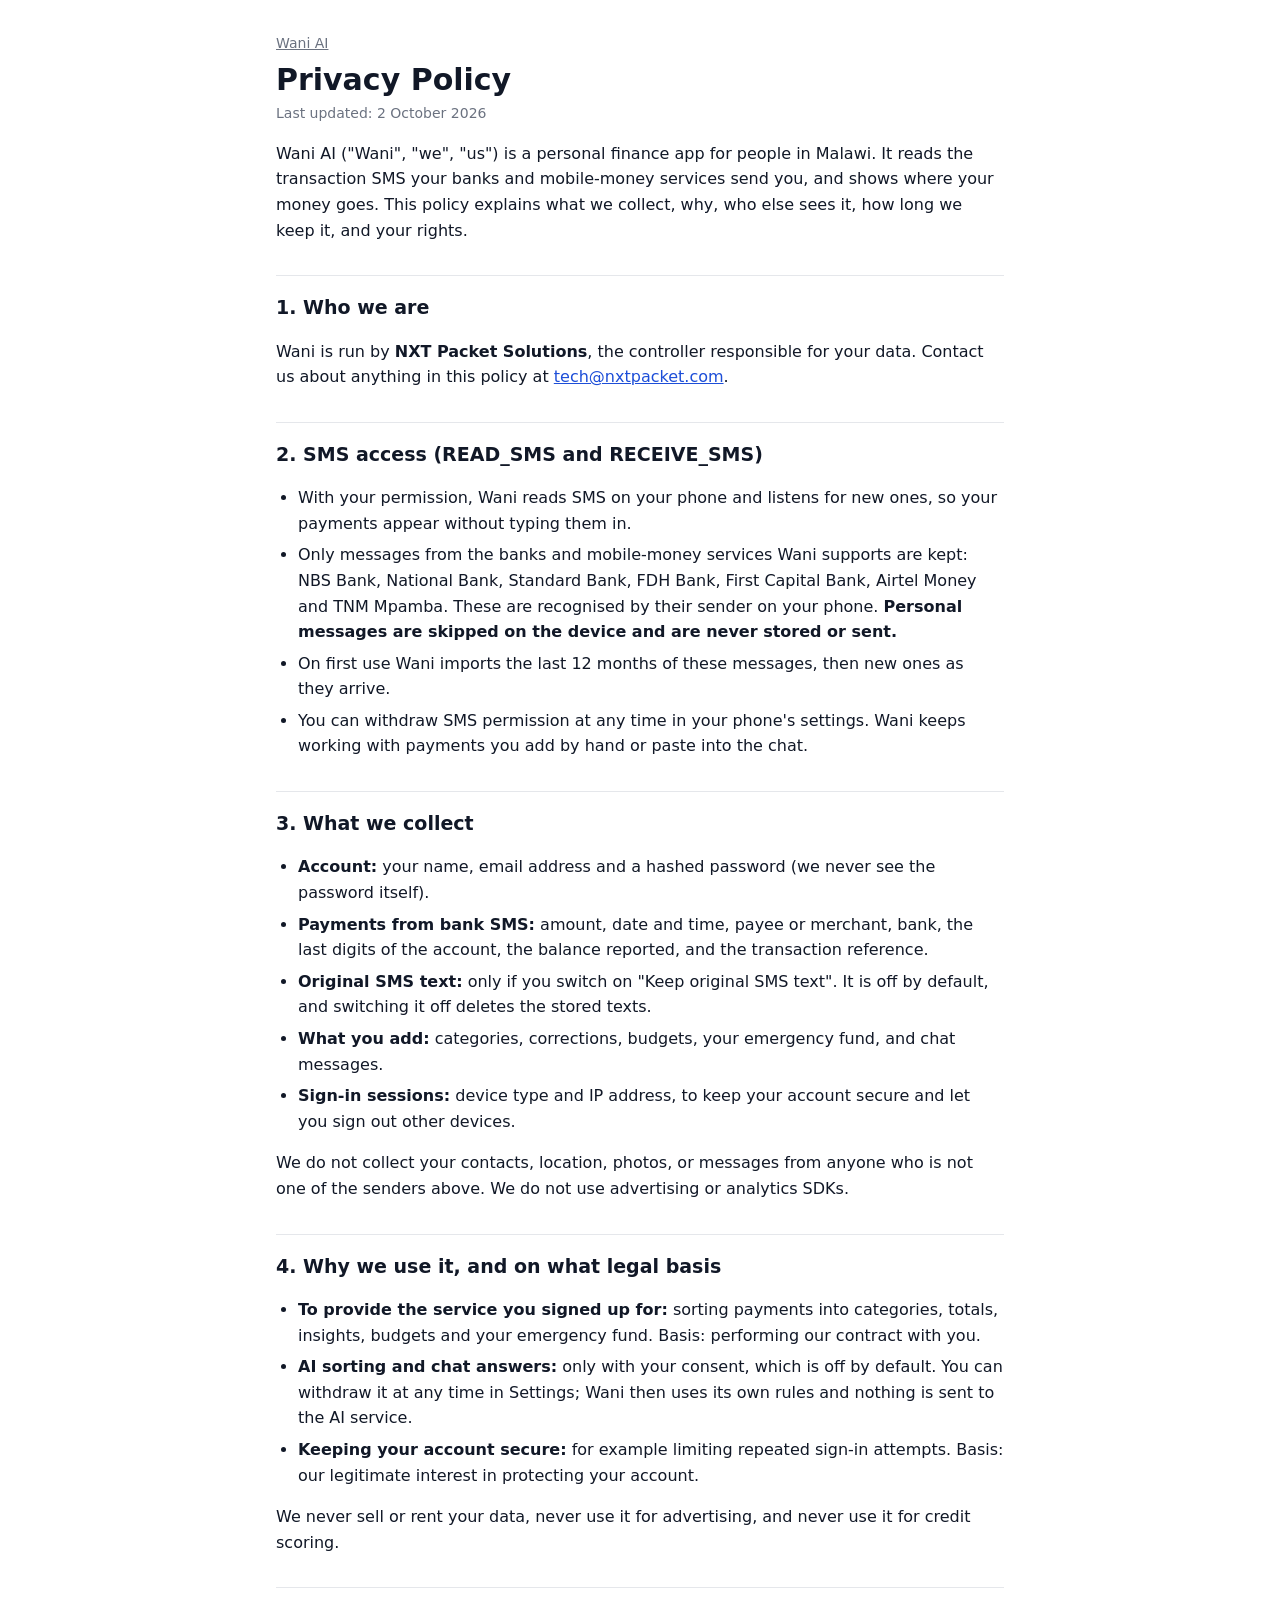
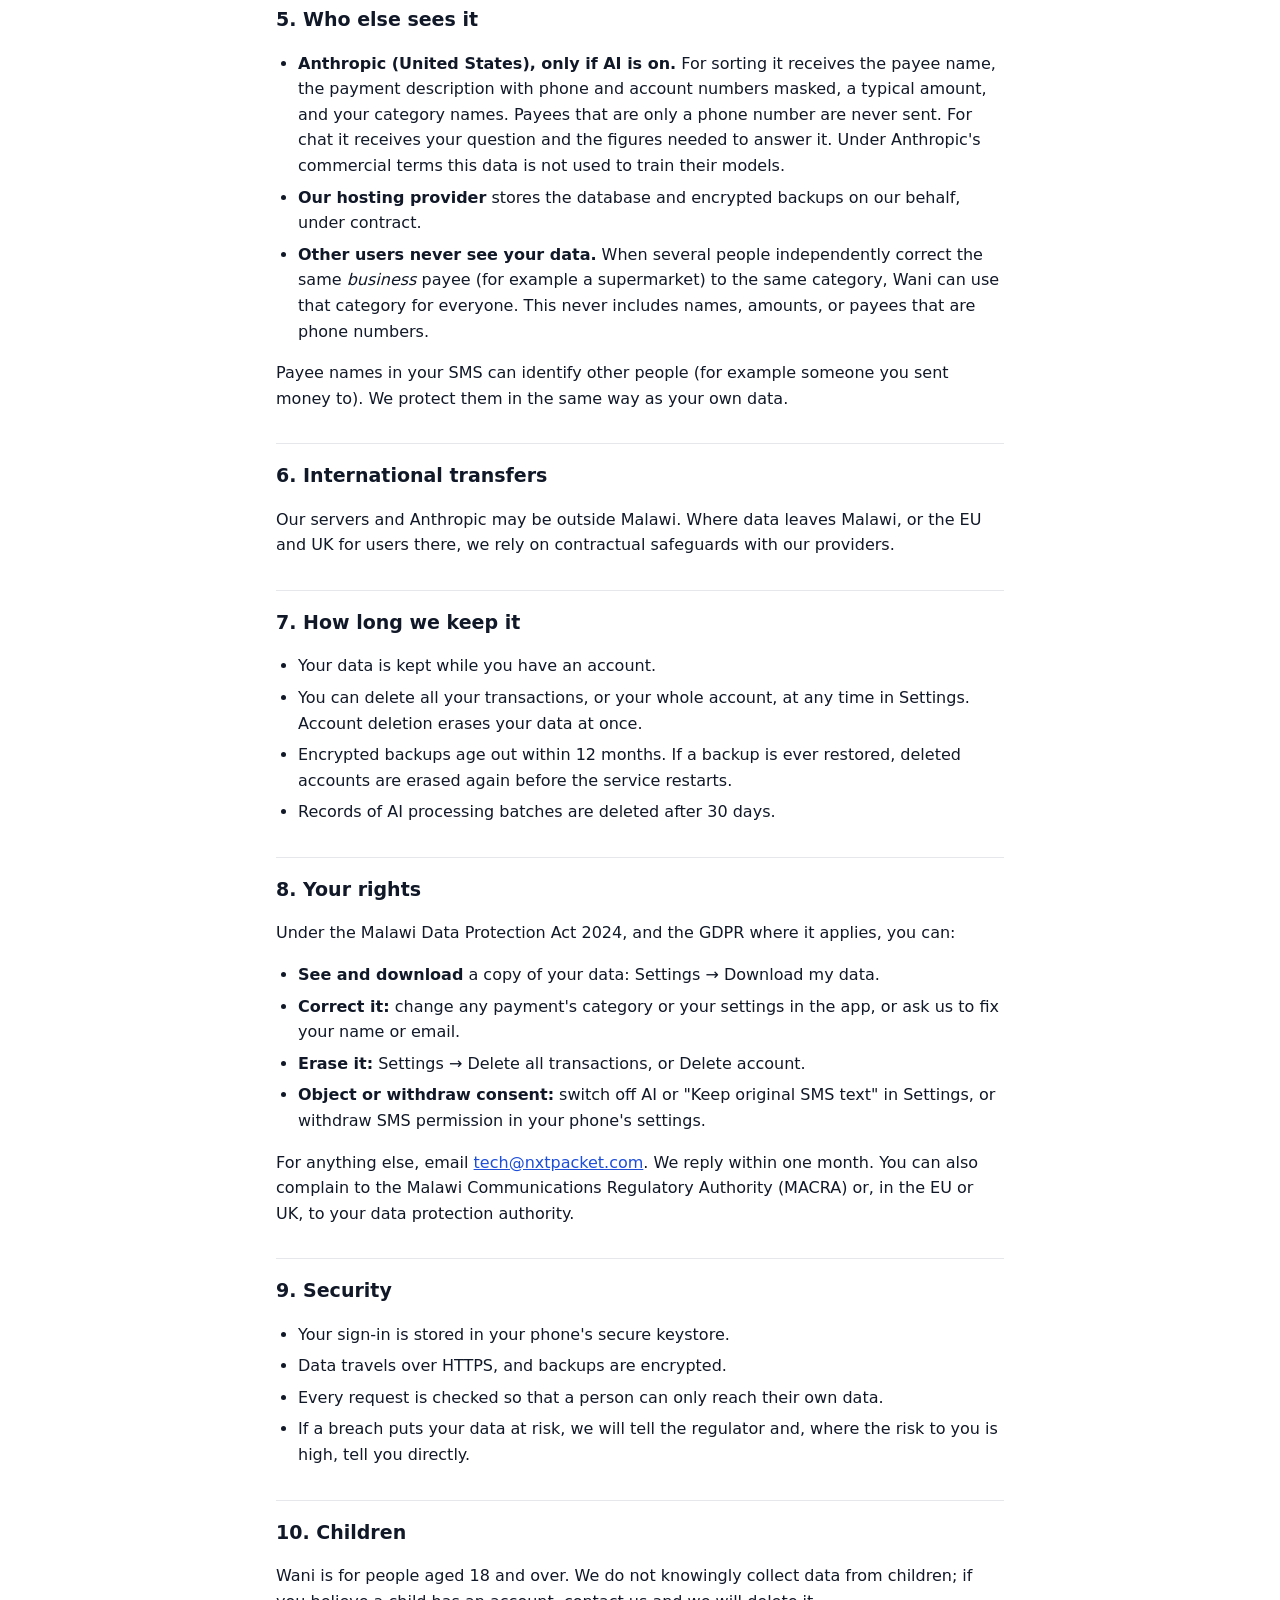
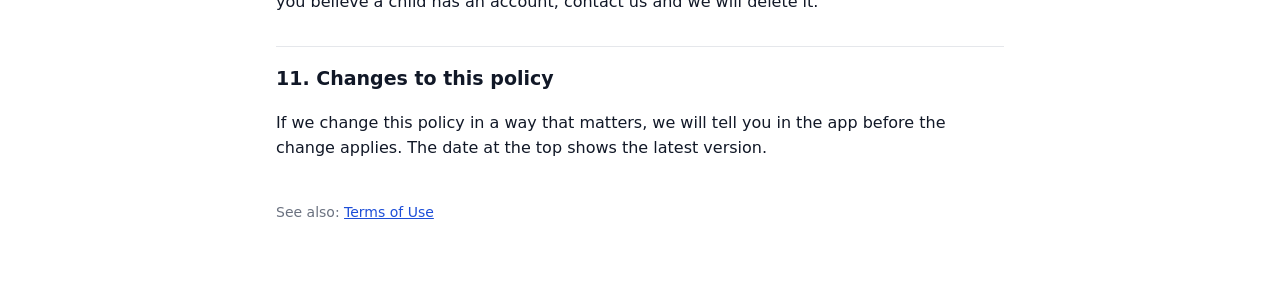
==== wani-ai/privacy.html @ fef51ec6 "Add Wani AI privacy policy and terms of use Co-Authored-By: Claude Opus 5.5 <noreply@anthropic.com>" ====
<!doctype html>
<html lang="en">
<head>
<meta charset="utf-8">
<meta name="viewport" content="width=device-width, initial-scale=1">
<title>Wani AI Privacy Policy</title>
<meta name="description" content="How Wani AI, run by NXT Packet Solutions, collects, uses and protects your data.">
<link rel="stylesheet" href="style.css">
</head>
<body>
<main>
<p class="crumb"><a href="./">Wani AI</a></p>
<h1>Privacy Policy</h1>
<p class="updated">Last updated: 2 October 2026</p>

<p>Wani AI ("Wani", "we", "us") is a personal finance app for people in Malawi. It reads the transaction SMS your banks and mobile-money services send you, and shows where your money goes. This policy explains what we collect, why, who else sees it, how long we keep it, and your rights.</p>

<h2>1. Who we are</h2>
<p>Wani is run by <strong>NXT Packet Solutions</strong>, the controller responsible for your data. Contact us about anything in this policy at <a href="mailto:tech@nxtpacket.com">tech@nxtpacket.com</a>.</p>

<h2>2. SMS access (READ_SMS and RECEIVE_SMS)</h2>
<ul>
<li>With your permission, Wani reads SMS on your phone and listens for new ones, so your payments appear without typing them in.</li>
<li>Only messages from the banks and mobile-money services Wani supports are kept: NBS Bank, National Bank, Standard Bank, FDH Bank, First Capital Bank, Airtel Money and TNM Mpamba. These are recognised by their sender on your phone. <strong>Personal messages are skipped on the device and are never stored or sent.</strong></li>
<li>On first use Wani imports the last 12 months of these messages, then new ones as they arrive.</li>
<li>You can withdraw SMS permission at any time in your phone's settings. Wani keeps working with payments you add by hand or paste into the chat.</li>
</ul>

<h2>3. What we collect</h2>
<ul>
<li><strong>Account:</strong> your name, email address and a hashed password (we never see the password itself).</li>
<li><strong>Payments from bank SMS:</strong> amount, date and time, payee or merchant, bank, the last digits of the account, the balance reported, and the transaction reference.</li>
<li><strong>Original SMS text:</strong> only if you switch on "Keep original SMS text". It is off by default, and switching it off deletes the stored texts.</li>
<li><strong>What you add:</strong> categories, corrections, budgets, your emergency fund, and chat messages.</li>
<li><strong>Sign-in sessions:</strong> device type and IP address, to keep your account secure and let you sign out other devices.</li>
</ul>
<p>We do not collect your contacts, location, photos, or messages from anyone who is not one of the senders above. We do not use advertising or analytics SDKs.</p>

<h2>4. Why we use it, and on what legal basis</h2>
<ul>
<li><strong>To provide the service you signed up for:</strong> sorting payments into categories, totals, insights, budgets and your emergency fund. Basis: performing our contract with you.</li>
<li><strong>AI sorting and chat answers:</strong> only with your consent, which is off by default. You can withdraw it at any time in Settings; Wani then uses its own rules and nothing is sent to the AI service.</li>
<li><strong>Keeping your account secure:</strong> for example limiting repeated sign-in attempts. Basis: our legitimate interest in protecting your account.</li>
</ul>
<p>We never sell or rent your data, never use it for advertising, and never use it for credit scoring.</p>

<h2>5. Who else sees it</h2>
<ul>
<li><strong>Anthropic (United States), only if AI is on.</strong> For sorting it receives the payee name, the payment description with phone and account numbers masked, a typical amount, and your category names. Payees that are only a phone number are never sent. For chat it receives your question and the figures needed to answer it. Under Anthropic's commercial terms this data is not used to train their models.</li>
<li><strong>Our hosting provider</strong> stores the database and encrypted backups on our behalf, under contract.</li>
<li><strong>Other users never see your data.</strong> When several people independently correct the same <em>business</em> payee (for example a supermarket) to the same category, Wani can use that category for everyone. This never includes names, amounts, or payees that are phone numbers.</li>
</ul>
<p>Payee names in your SMS can identify other people (for example someone you sent money to). We protect them in the same way as your own data.</p>

<h2>6. International transfers</h2>
<p>Our servers and Anthropic may be outside Malawi. Where data leaves Malawi, or the EU and UK for users there, we rely on contractual safeguards with our providers.</p>

<h2>7. How long we keep it</h2>
<ul>
<li>Your data is kept while you have an account.</li>
<li>You can delete all your transactions, or your whole account, at any time in Settings. Account deletion erases your data at once.</li>
<li>Encrypted backups age out within 12 months. If a backup is ever restored, deleted accounts are erased again before the service restarts.</li>
<li>Records of AI processing batches are deleted after 30 days.</li>
</ul>

<h2>8. Your rights</h2>
<p>Under the Malawi Data Protection Act 2024, and the GDPR where it applies, you can:</p>
<ul>
<li><strong>See and download</strong> a copy of your data: Settings → Download my data.</li>
<li><strong>Correct it:</strong> change any payment's category or your settings in the app, or ask us to fix your name or email.</li>
<li><strong>Erase it:</strong> Settings → Delete all transactions, or Delete account.</li>
<li><strong>Object or withdraw consent:</strong> switch off AI or "Keep original SMS text" in Settings, or withdraw SMS permission in your phone's settings.</li>
</ul>
<p>For anything else, email <a href="mailto:tech@nxtpacket.com">tech@nxtpacket.com</a>. We reply within one month. You can also complain to the Malawi Communications Regulatory Authority (MACRA) or, in the EU or UK, to your data protection authority.</p>

<h2>9. Security</h2>
<ul>
<li>Your sign-in is stored in your phone's secure keystore.</li>
<li>Data travels over HTTPS, and backups are encrypted.</li>
<li>Every request is checked so that a person can only reach their own data.</li>
<li>If a breach puts your data at risk, we will tell the regulator and, where the risk to you is high, tell you directly.</li>
</ul>

<h2>10. Children</h2>
<p>Wani is for people aged 18 and over. We do not knowingly collect data from children; if you believe a child has an account, contact us and we will delete it.</p>

<h2>11. Changes to this policy</h2>
<p>If we change this policy in a way that matters, we will tell you in the app before the change applies. The date at the top shows the latest version.</p>

<p class="foot">See also: <a href="terms.html">Terms of Use</a></p>
</main>
</body>
</html>
---- wani-ai/style.css ----
:root { --bg: #ffffff; --text: #111827; --muted: #6b7280; --rule: #e5e7eb; --link: #1d4ed8; color-scheme: light dark; }
@media (prefers-color-scheme: dark) { :root { --bg: #0b1220; --text: #e5e7eb; --muted: #94a3b8; --rule: #1f2937; --link: #93c5fd; } }
* { box-sizing: border-box; }
body { margin: 0; background: var(--bg); color: var(--text); font: 16px/1.6 system-ui, -apple-system, "Segoe UI", Roboto, sans-serif; }
main { max-width: 760px; margin: 0 auto; padding: 32px 16px 64px; }
h1 { font-size: 30px; line-height: 1.2; margin: 8px 0 4px; }
h2 { font-size: 19px; margin: 32px 0 8px; padding-top: 16px; border-top: 1px solid var(--rule); }
p, li { overflow-wrap: anywhere; }
ul { padding-left: 22px; }
li { margin: 6px 0; }
a { color: var(--link); }
.updated, .crumb { color: var(--muted); font-size: 14px; margin: 0; }
.crumb a { color: var(--muted); }
.foot { margin-top: 40px; color: var(--muted); font-size: 14px; }
.cards { display: grid; gap: 12px; margin-top: 24px; }
.cards a { display: block; padding: 16px; border: 1px solid var(--rule); border-radius: 12px; text-decoration: none; color: var(--text); }
.cards span { display: block; color: var(--muted); font-size: 14px; }
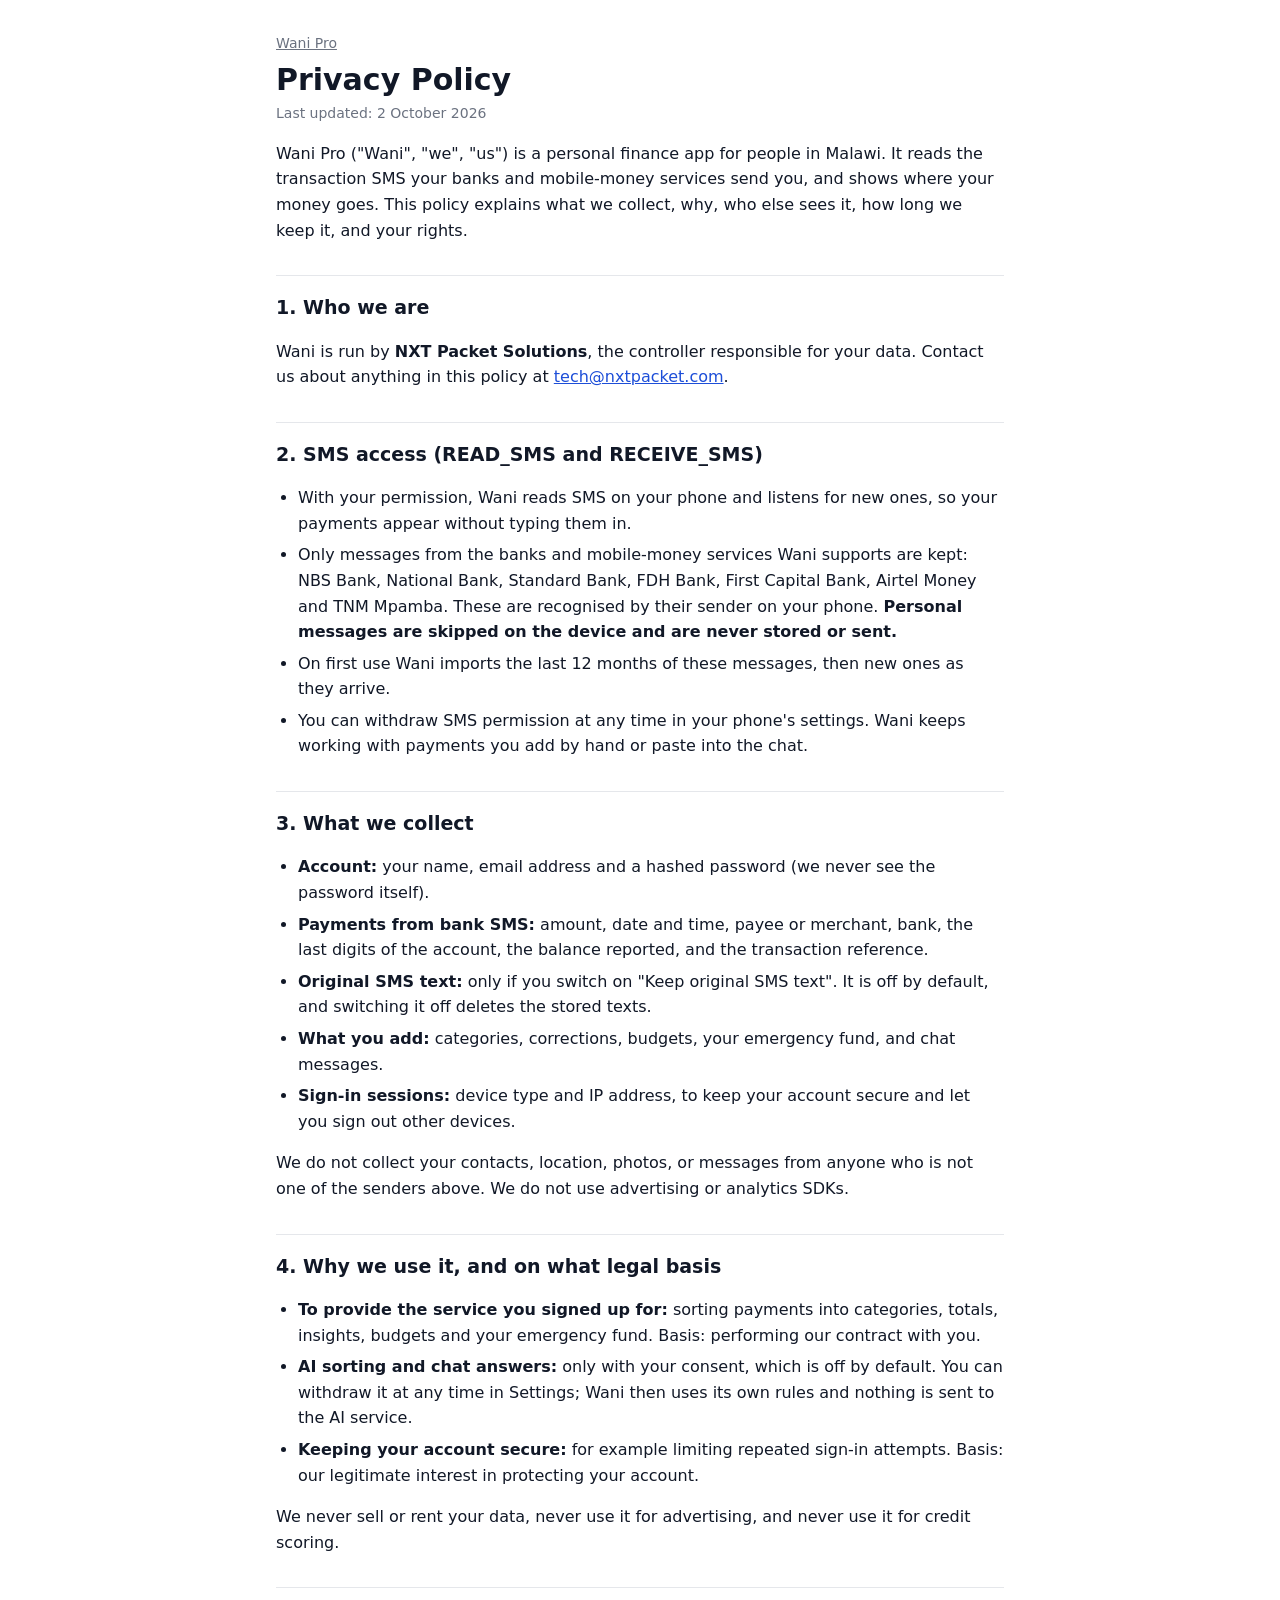
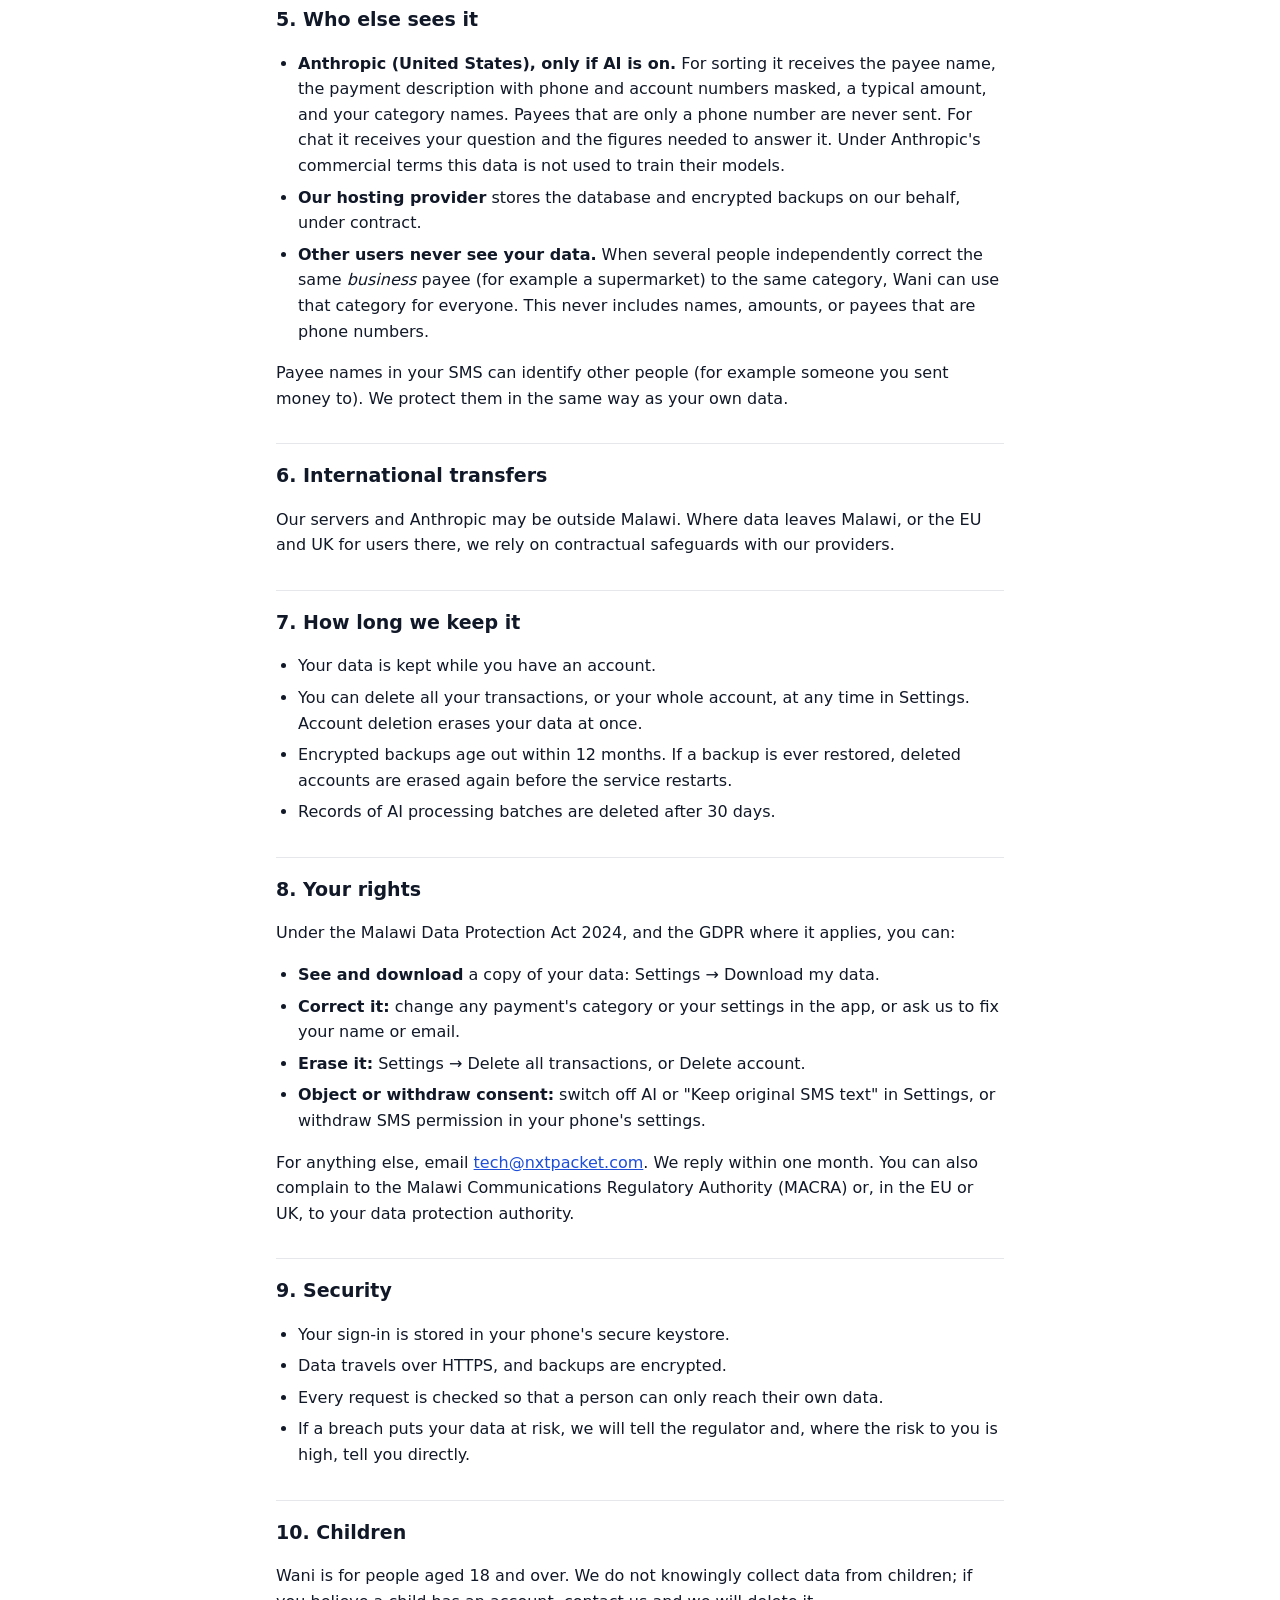
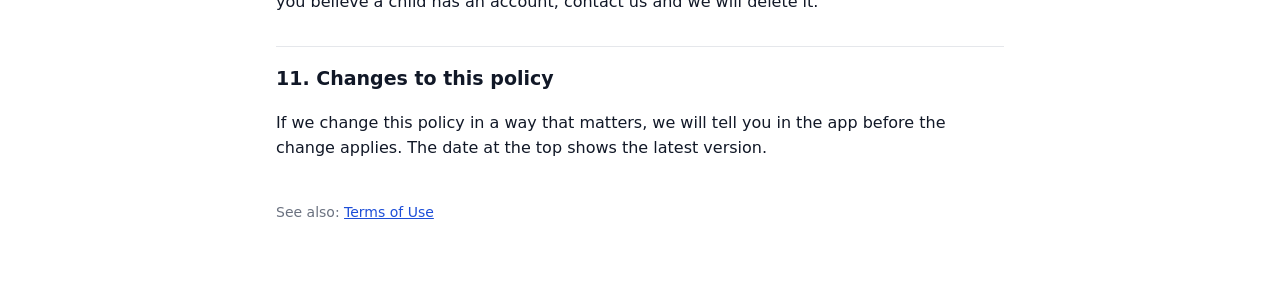
==== commit 198861e6: "Rename Wani AI to Wani Pro on its privacy policy and terms Co-Authored-By: Claude Opus 5.5 <noreply@" ====
--- a/wani-ai/privacy.html
+++ b/wani-ai/privacy.html
@@ -3,17 +3,17 @@
 <head>
 <meta charset="utf-8">
 <meta name="viewport" content="width=device-width, initial-scale=1">
-<title>Wani AI Privacy Policy</title>
-<meta name="description" content="How Wani AI, run by NXT Packet Solutions, collects, uses and protects your data.">
+<title>Wani Pro Privacy Policy</title>
+<meta name="description" content="How Wani Pro, run by NXT Packet Solutions, collects, uses and protects your data.">
 <link rel="stylesheet" href="style.css">
 </head>
 <body>
 <main>
-<p class="crumb"><a href="./">Wani AI</a></p>
+<p class="crumb"><a href="./">Wani Pro</a></p>
 <h1>Privacy Policy</h1>
 <p class="updated">Last updated: 2 October 2026</p>
 
-<p>Wani AI ("Wani", "we", "us") is a personal finance app for people in Malawi. It reads the transaction SMS your banks and mobile-money services send you, and shows where your money goes. This policy explains what we collect, why, who else sees it, how long we keep it, and your rights.</p>
+<p>Wani Pro ("Wani", "we", "us") is a personal finance app for people in Malawi. It reads the transaction SMS your banks and mobile-money services send you, and shows where your money goes. This policy explains what we collect, why, who else sees it, how long we keep it, and your rights.</p>
 
 <h2>1. Who we are</h2>
 <p>Wani is run by <strong>NXT Packet Solutions</strong>, the controller responsible for your data. Contact us about anything in this policy at <a href="mailto:tech@nxtpacket.com">tech@nxtpacket.com</a>.</p>
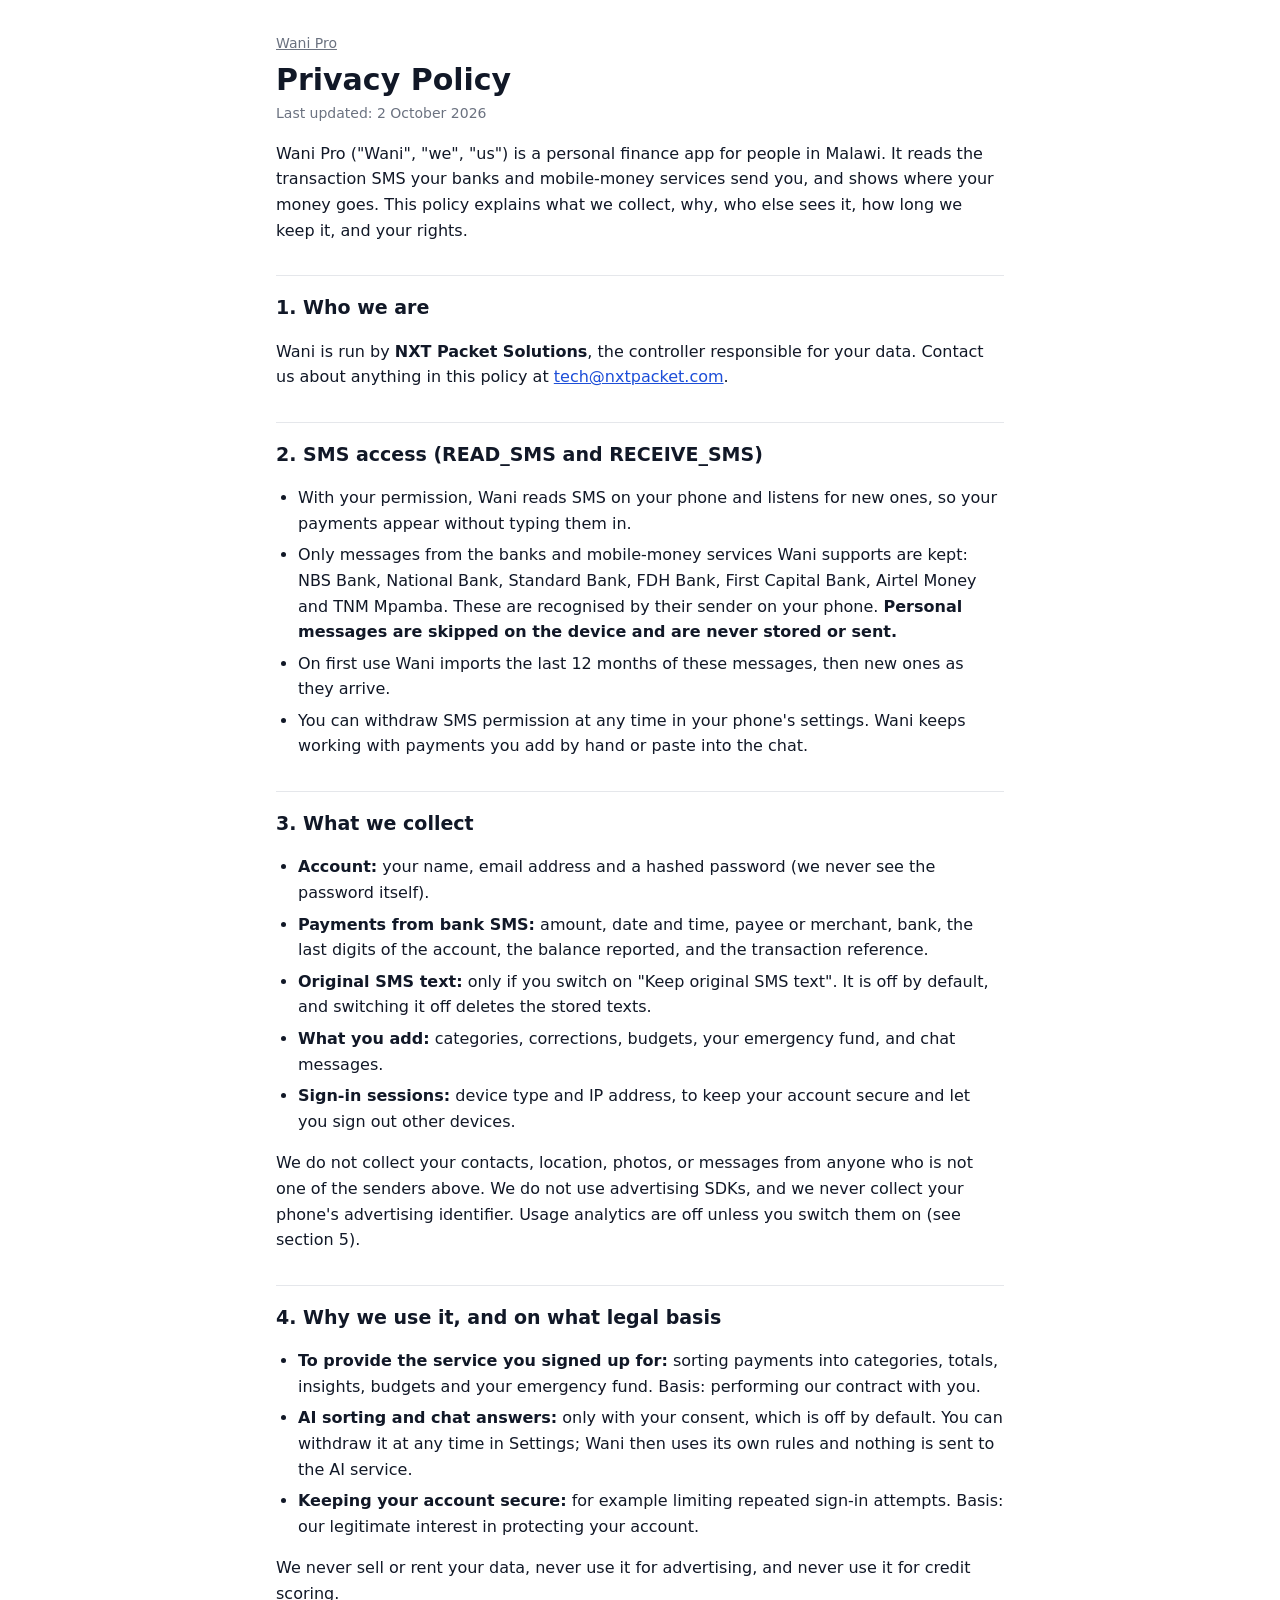
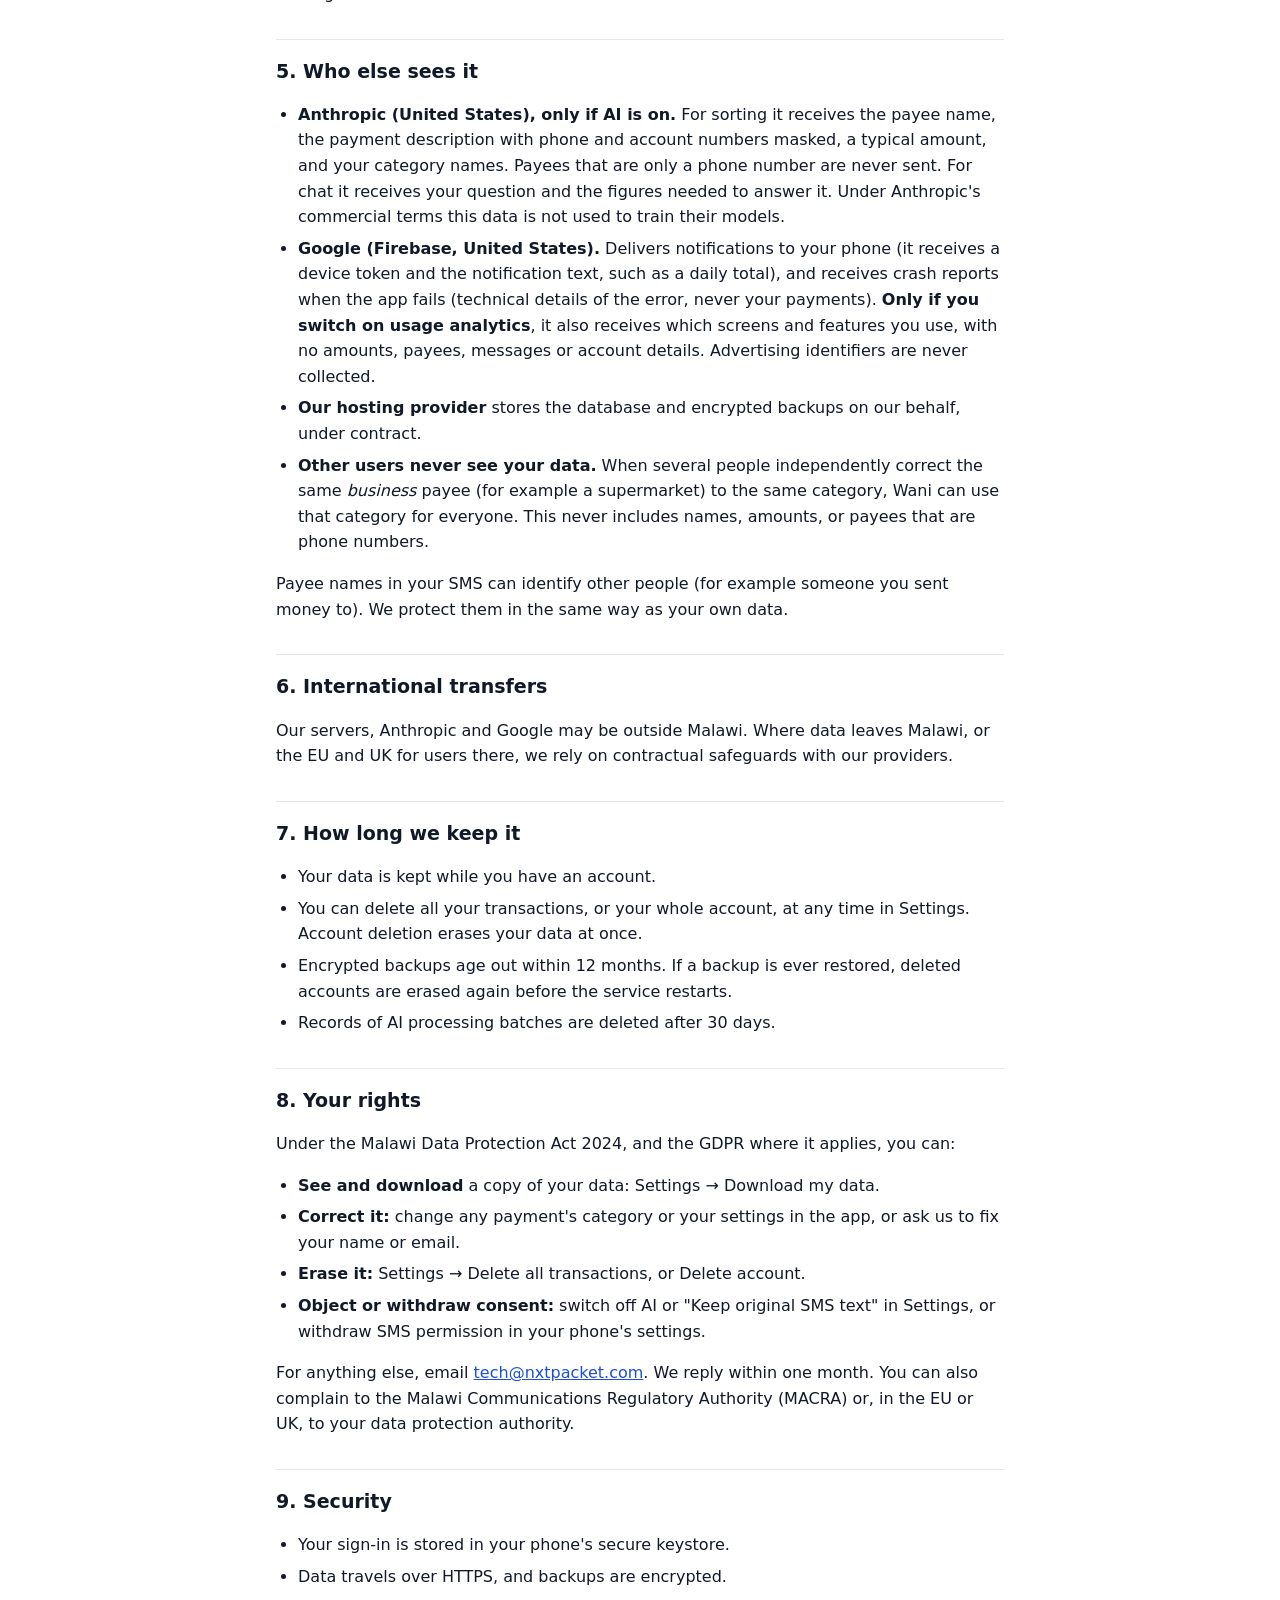
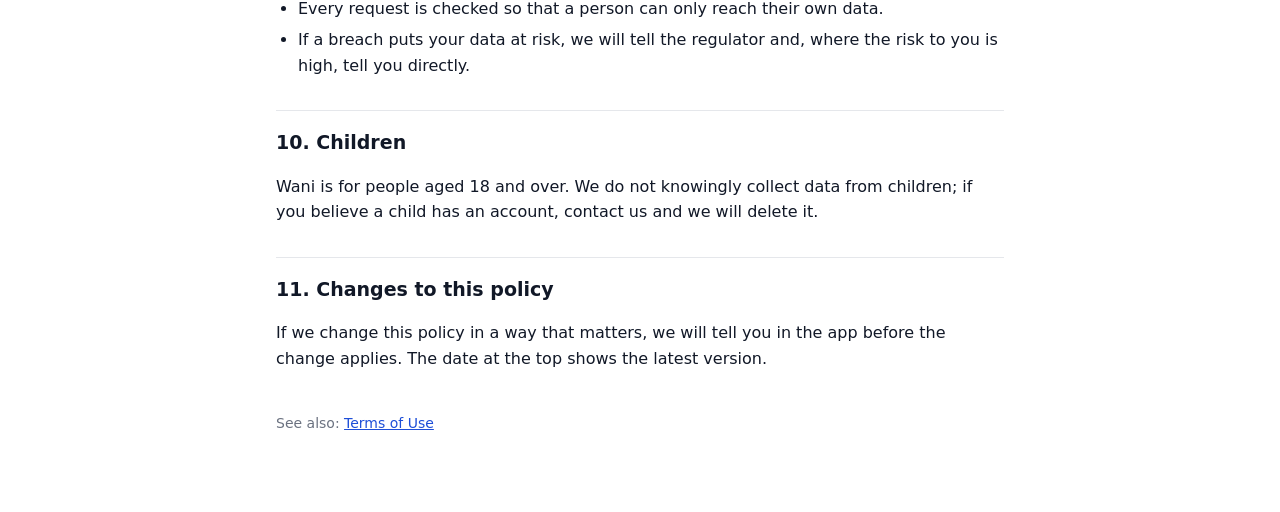
==== commit bed448aa: "Wani Pro privacy policy: Firebase notifications, crash reports, opt-in analytics Co-Authored-By: Cla" ====
--- a/wani-ai/privacy.html
+++ b/wani-ai/privacy.html
@@ -34,7 +34,7 @@
 <li><strong>What you add:</strong> categories, corrections, budgets, your emergency fund, and chat messages.</li>
 <li><strong>Sign-in sessions:</strong> device type and IP address, to keep your account secure and let you sign out other devices.</li>
 </ul>
-<p>We do not collect your contacts, location, photos, or messages from anyone who is not one of the senders above. We do not use advertising or analytics SDKs.</p>
+<p>We do not collect your contacts, location, photos, or messages from anyone who is not one of the senders above. We do not use advertising SDKs, and we never collect your phone's advertising identifier. Usage analytics are off unless you switch them on (see section 5).</p>
 
 <h2>4. Why we use it, and on what legal basis</h2>
 <ul>
@@ -47,13 +47,14 @@
 <h2>5. Who else sees it</h2>
 <ul>
 <li><strong>Anthropic (United States), only if AI is on.</strong> For sorting it receives the payee name, the payment description with phone and account numbers masked, a typical amount, and your category names. Payees that are only a phone number are never sent. For chat it receives your question and the figures needed to answer it. Under Anthropic's commercial terms this data is not used to train their models.</li>
+<li><strong>Google (Firebase, United States).</strong> Delivers notifications to your phone (it receives a device token and the notification text, such as a daily total), and receives crash reports when the app fails (technical details of the error, never your payments). <strong>Only if you switch on usage analytics</strong>, it also receives which screens and features you use, with no amounts, payees, messages or account details. Advertising identifiers are never collected.</li>
 <li><strong>Our hosting provider</strong> stores the database and encrypted backups on our behalf, under contract.</li>
 <li><strong>Other users never see your data.</strong> When several people independently correct the same <em>business</em> payee (for example a supermarket) to the same category, Wani can use that category for everyone. This never includes names, amounts, or payees that are phone numbers.</li>
 </ul>
 <p>Payee names in your SMS can identify other people (for example someone you sent money to). We protect them in the same way as your own data.</p>
 
 <h2>6. International transfers</h2>
-<p>Our servers and Anthropic may be outside Malawi. Where data leaves Malawi, or the EU and UK for users there, we rely on contractual safeguards with our providers.</p>
+<p>Our servers, Anthropic and Google may be outside Malawi. Where data leaves Malawi, or the EU and UK for users there, we rely on contractual safeguards with our providers.</p>
 
 <h2>7. How long we keep it</h2>
 <ul>
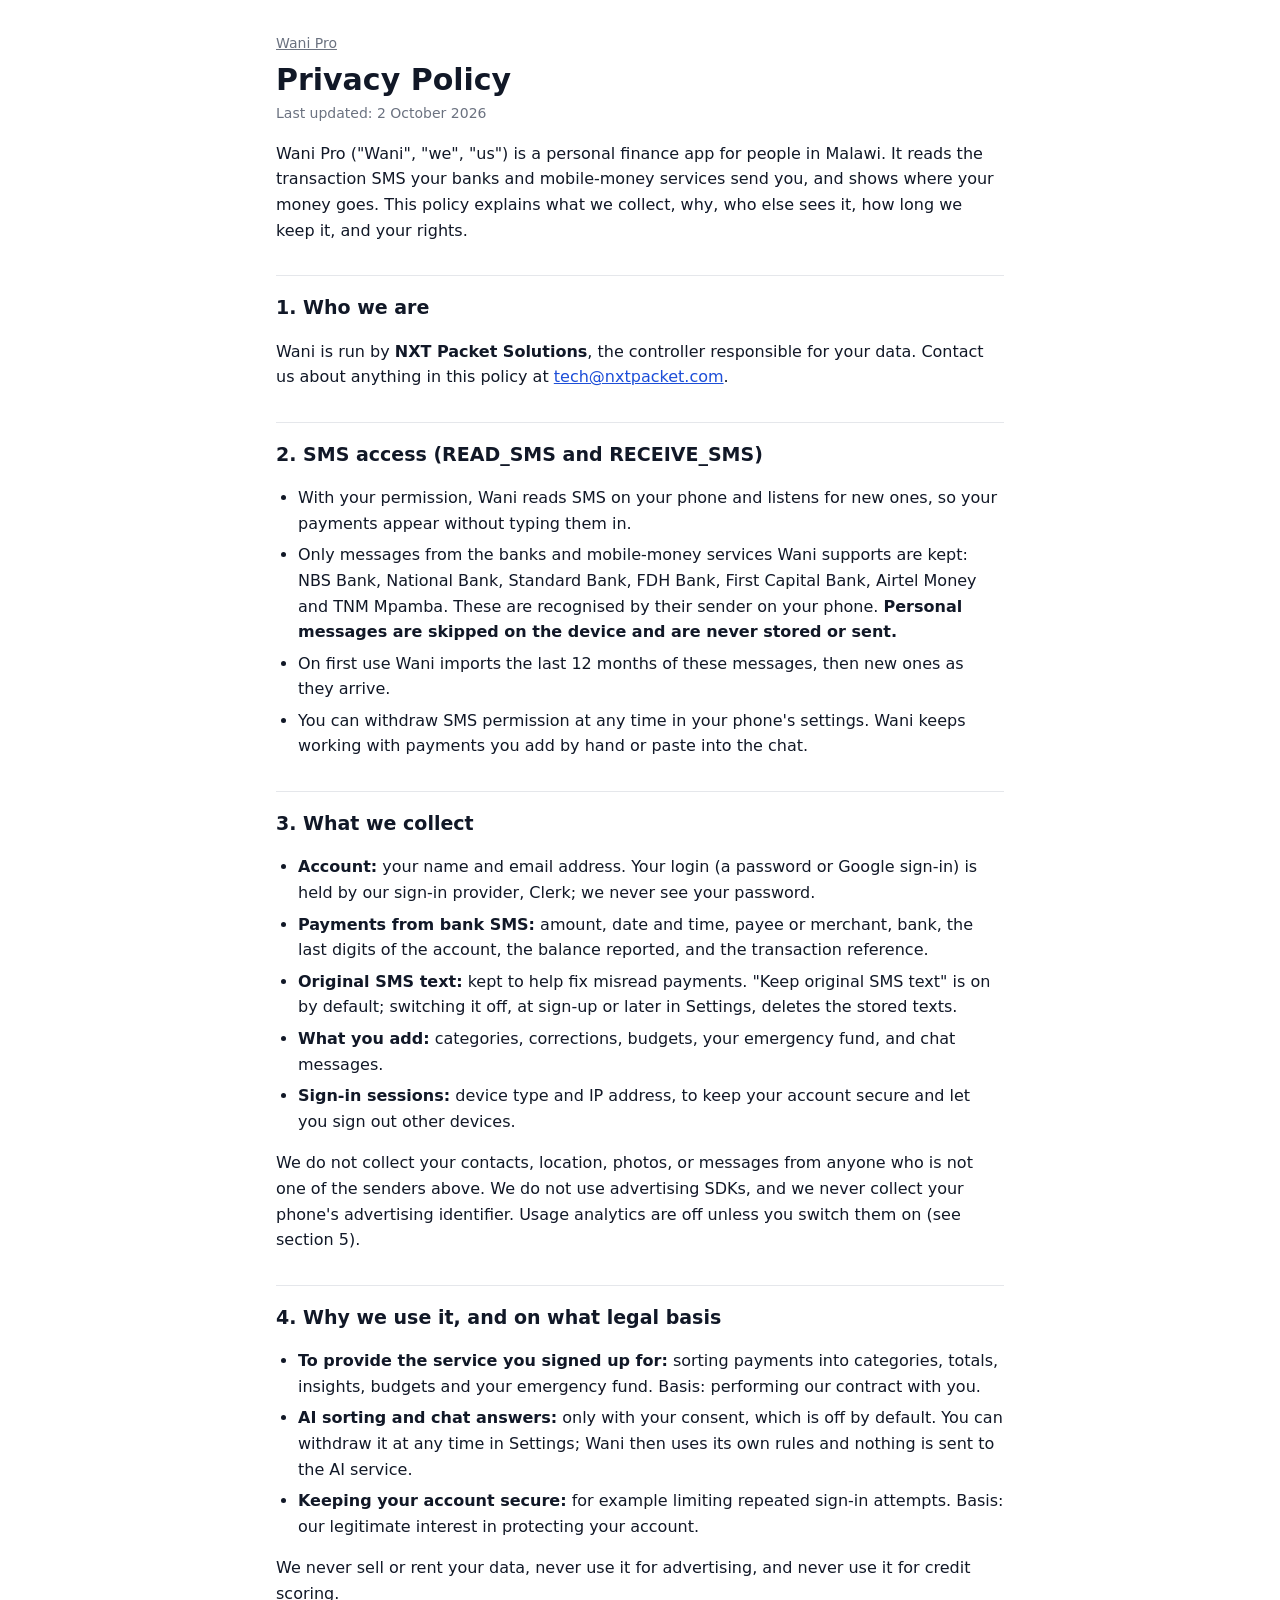
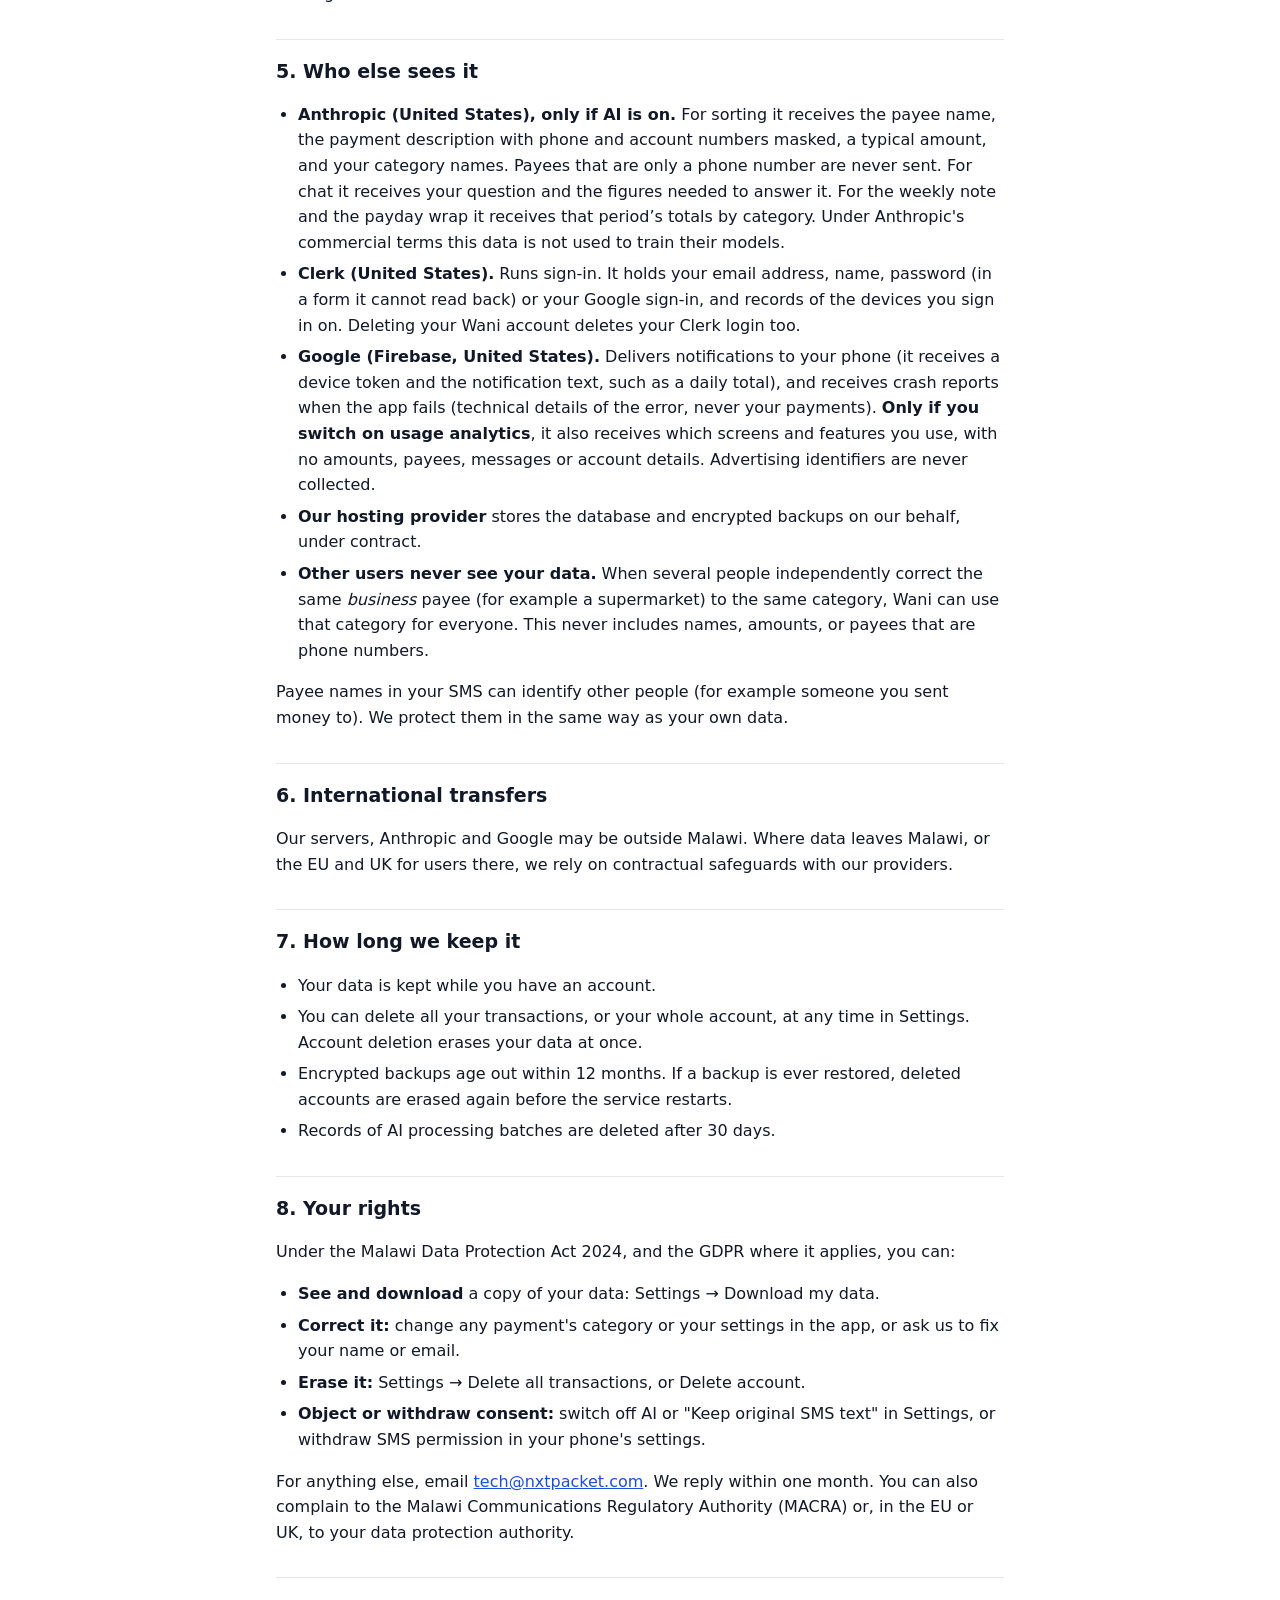
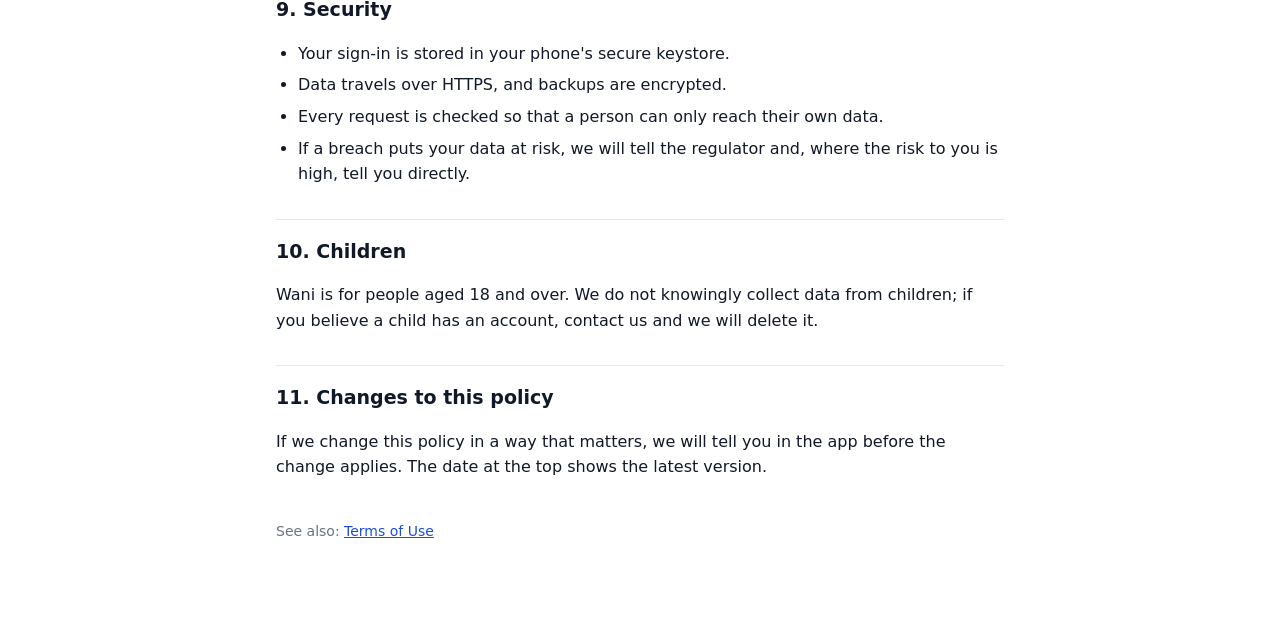
==== commit 59f29d99: "Wani Pro privacy policy: sign-in by Clerk, original SMS text kept by default, weekly note and payday" ====
--- a/wani-ai/privacy.html
+++ b/wani-ai/privacy.html
@@ -28,9 +28,9 @@
 
 <h2>3. What we collect</h2>
 <ul>
-<li><strong>Account:</strong> your name, email address and a hashed password (we never see the password itself).</li>
+<li><strong>Account:</strong> your name and email address. Your login (a password or Google sign-in) is held by our sign-in provider, Clerk; we never see your password.</li>
 <li><strong>Payments from bank SMS:</strong> amount, date and time, payee or merchant, bank, the last digits of the account, the balance reported, and the transaction reference.</li>
-<li><strong>Original SMS text:</strong> only if you switch on "Keep original SMS text". It is off by default, and switching it off deletes the stored texts.</li>
+<li><strong>Original SMS text:</strong> kept to help fix misread payments. "Keep original SMS text" is on by default; switching it off, at sign-up or later in Settings, deletes the stored texts.</li>
 <li><strong>What you add:</strong> categories, corrections, budgets, your emergency fund, and chat messages.</li>
 <li><strong>Sign-in sessions:</strong> device type and IP address, to keep your account secure and let you sign out other devices.</li>
 </ul>
@@ -46,7 +46,8 @@
 
 <h2>5. Who else sees it</h2>
 <ul>
-<li><strong>Anthropic (United States), only if AI is on.</strong> For sorting it receives the payee name, the payment description with phone and account numbers masked, a typical amount, and your category names. Payees that are only a phone number are never sent. For chat it receives your question and the figures needed to answer it. Under Anthropic's commercial terms this data is not used to train their models.</li>
+<li><strong>Anthropic (United States), only if AI is on.</strong> For sorting it receives the payee name, the payment description with phone and account numbers masked, a typical amount, and your category names. Payees that are only a phone number are never sent. For chat it receives your question and the figures needed to answer it. For the weekly note and the payday wrap it receives that period’s totals by category. Under Anthropic's commercial terms this data is not used to train their models.</li>
+<li><strong>Clerk (United States).</strong> Runs sign-in. It holds your email address, name, password (in a form it cannot read back) or your Google sign-in, and records of the devices you sign in on. Deleting your Wani account deletes your Clerk login too.</li>
 <li><strong>Google (Firebase, United States).</strong> Delivers notifications to your phone (it receives a device token and the notification text, such as a daily total), and receives crash reports when the app fails (technical details of the error, never your payments). <strong>Only if you switch on usage analytics</strong>, it also receives which screens and features you use, with no amounts, payees, messages or account details. Advertising identifiers are never collected.</li>
 <li><strong>Our hosting provider</strong> stores the database and encrypted backups on our behalf, under contract.</li>
 <li><strong>Other users never see your data.</strong> When several people independently correct the same <em>business</em> payee (for example a supermarket) to the same category, Wani can use that category for everyone. This never includes names, amounts, or payees that are phone numbers.</li>
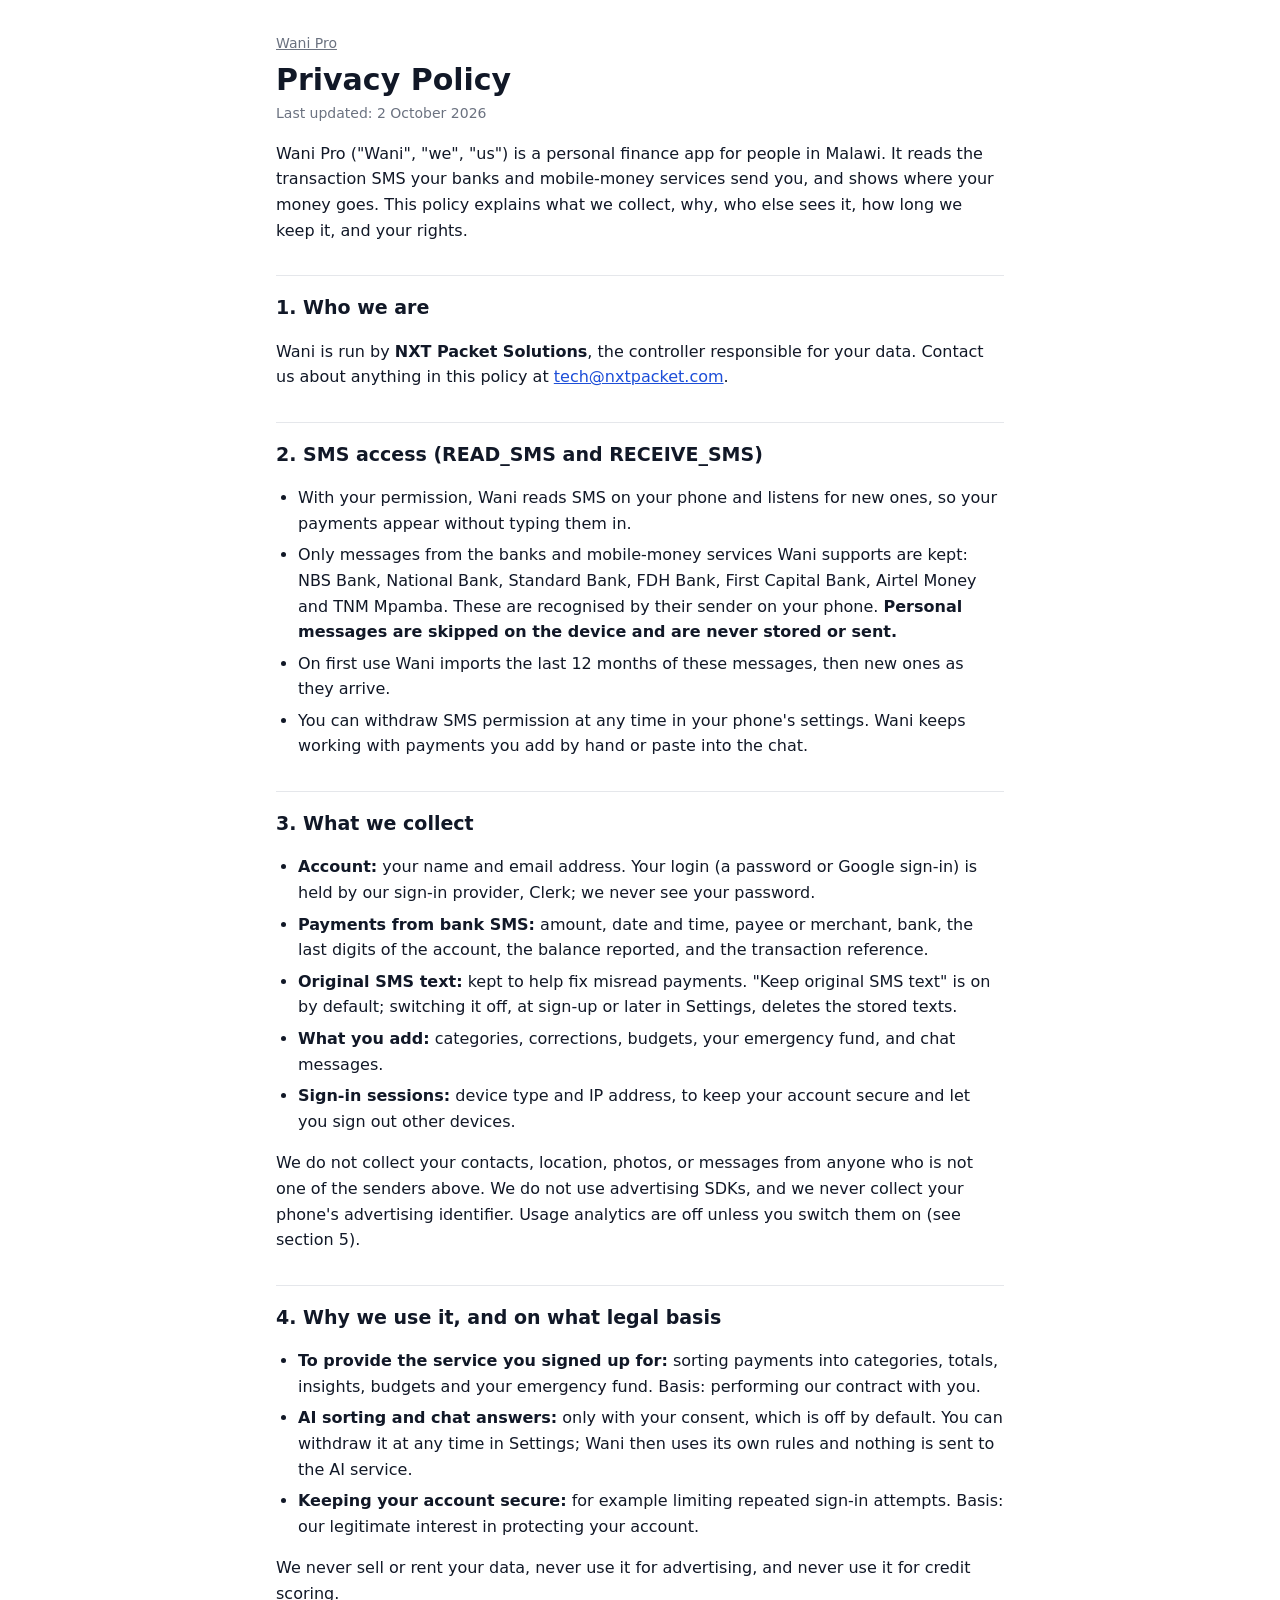
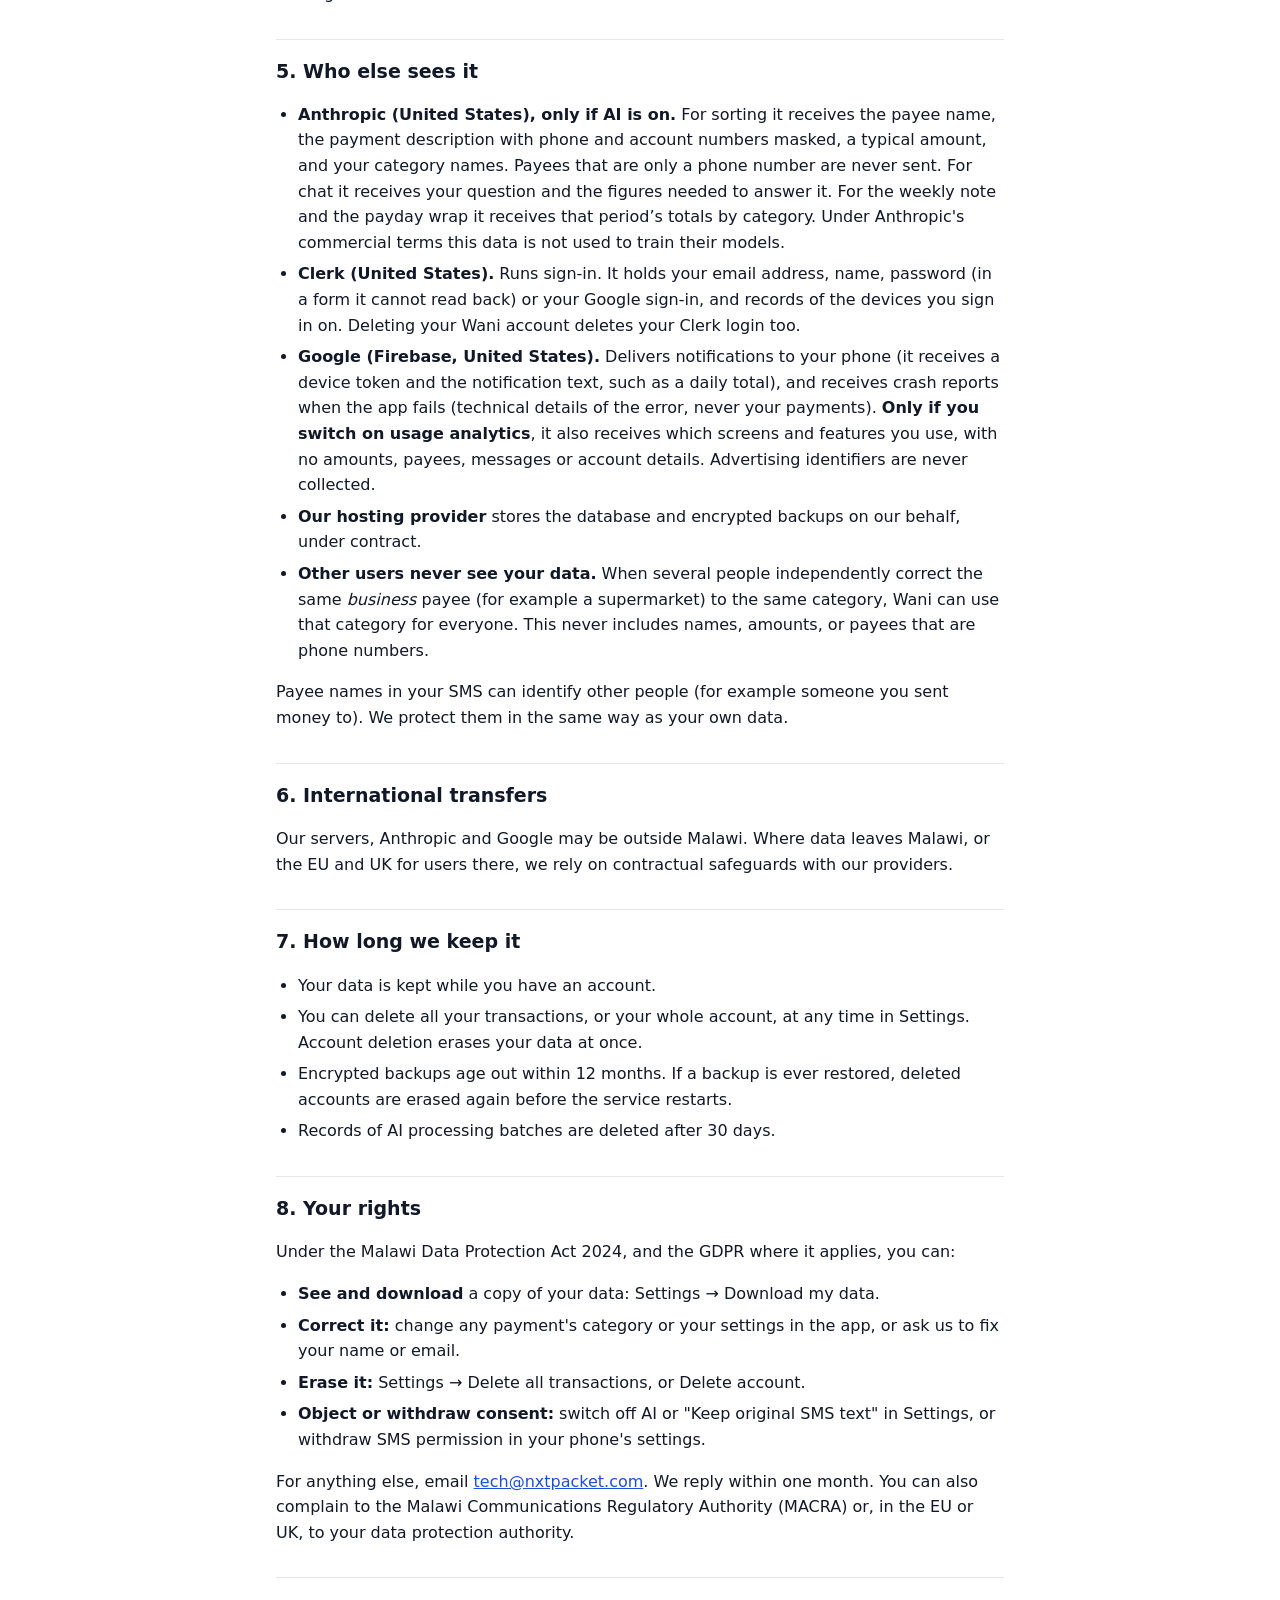
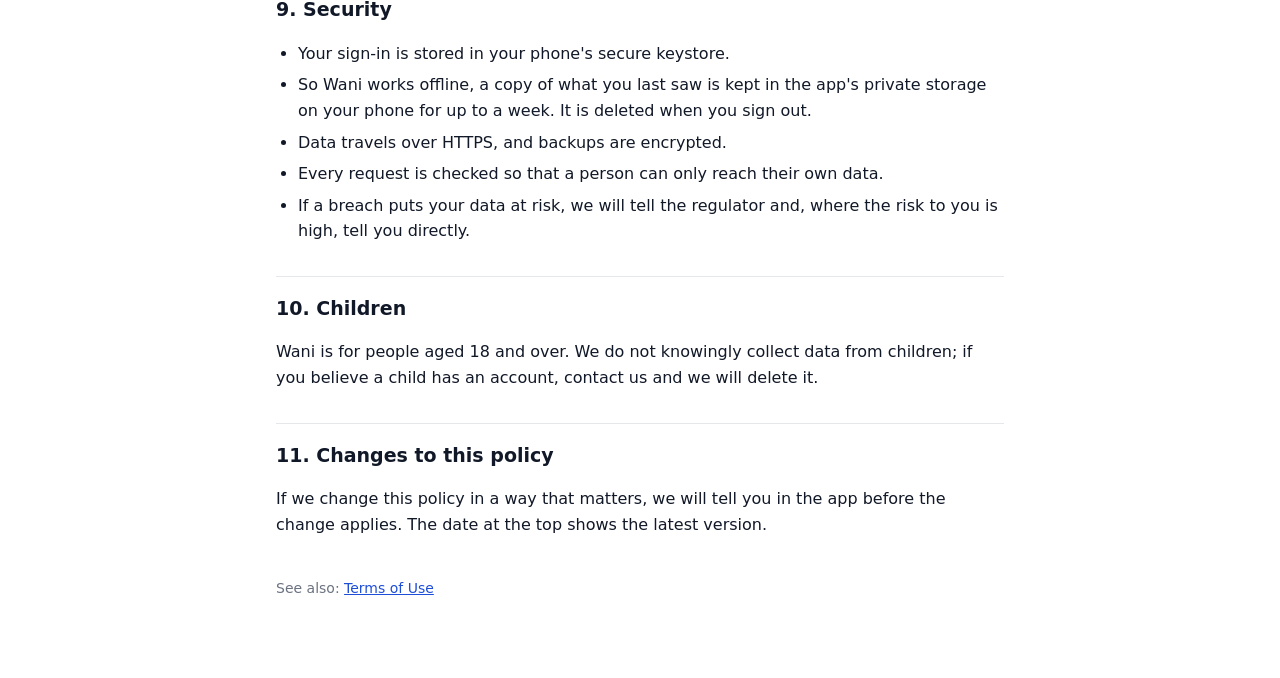
==== commit 798d06ec: "Wani Pro privacy policy: the offline copy kept on the phone Co-Authored-By: Claude Opus 5.5 <noreply" ====
--- a/wani-ai/privacy.html
+++ b/wani-ai/privacy.html
@@ -78,6 +78,7 @@
 <h2>9. Security</h2>
 <ul>
 <li>Your sign-in is stored in your phone's secure keystore.</li>
+<li>So Wani works offline, a copy of what you last saw is kept in the app's private storage on your phone for up to a week. It is deleted when you sign out.</li>
 <li>Data travels over HTTPS, and backups are encrypted.</li>
 <li>Every request is checked so that a person can only reach their own data.</li>
 <li>If a breach puts your data at risk, we will tell the regulator and, where the risk to you is high, tell you directly.</li>
